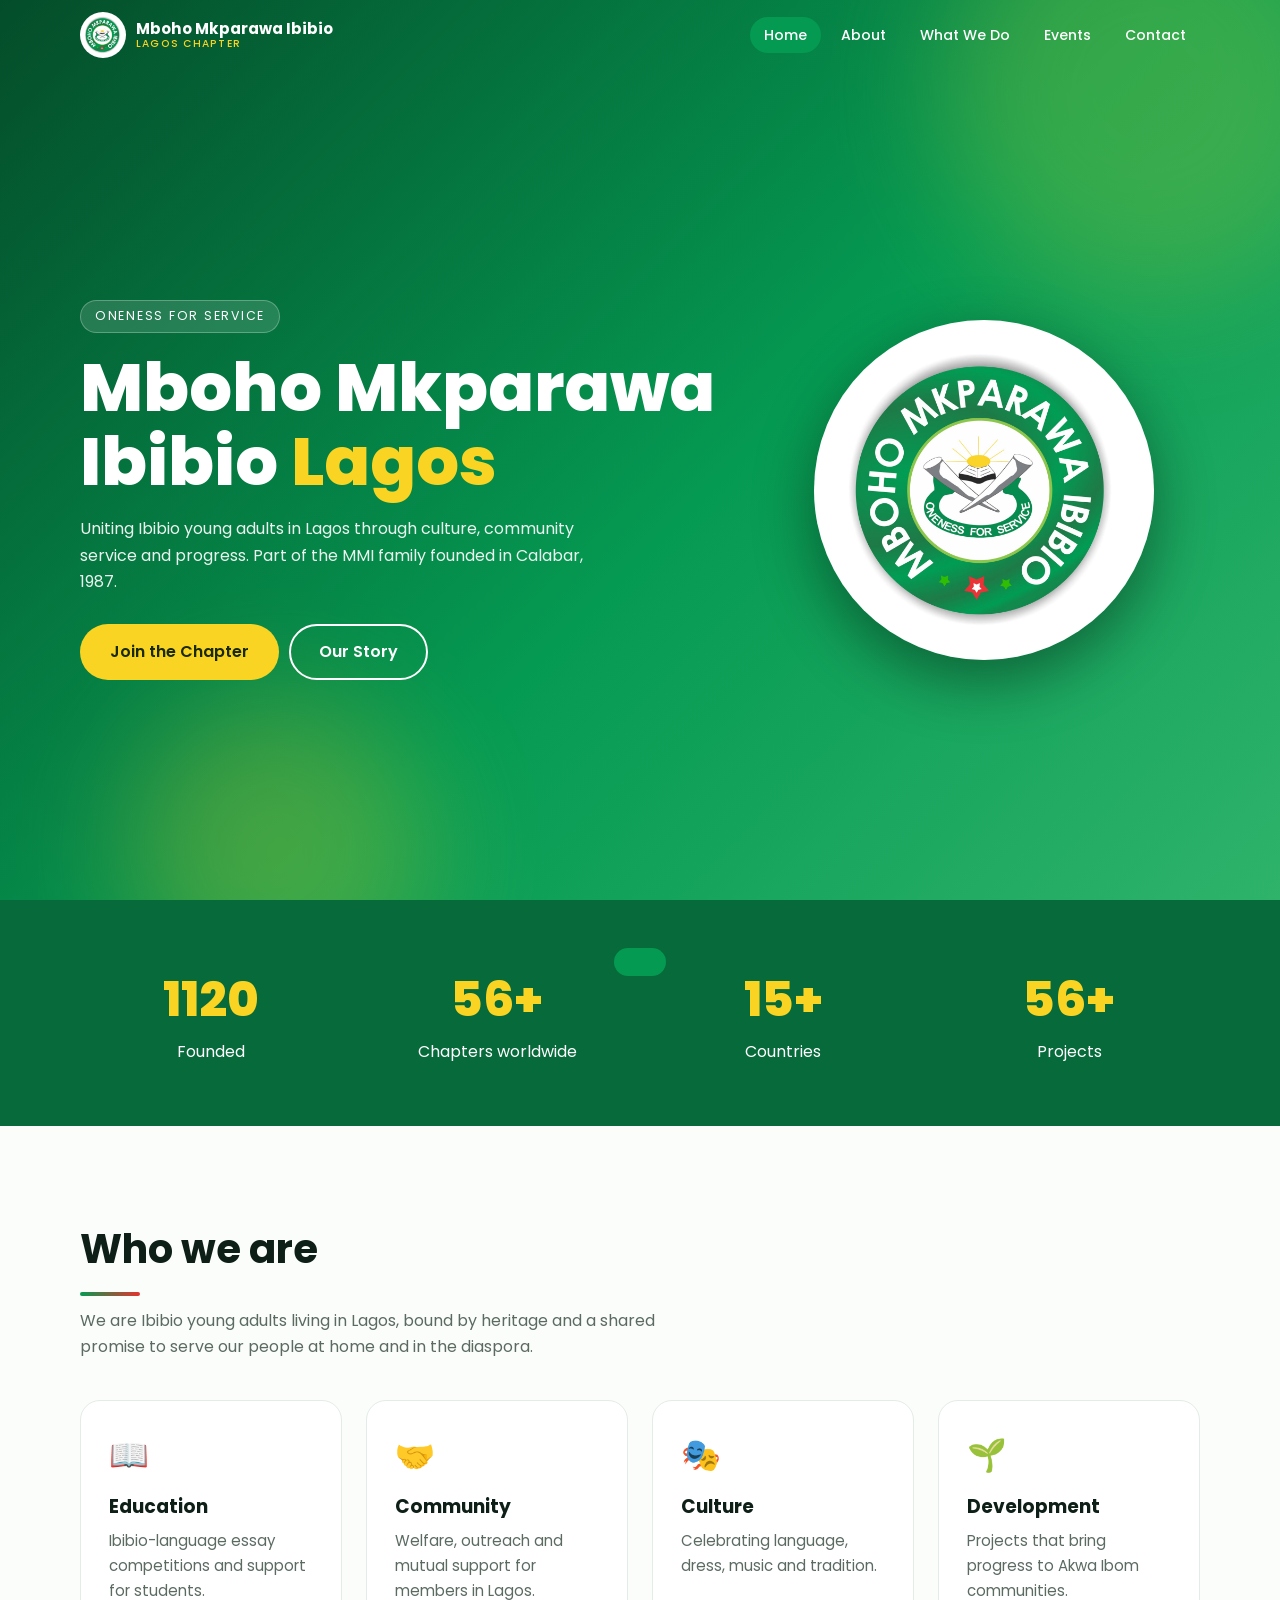
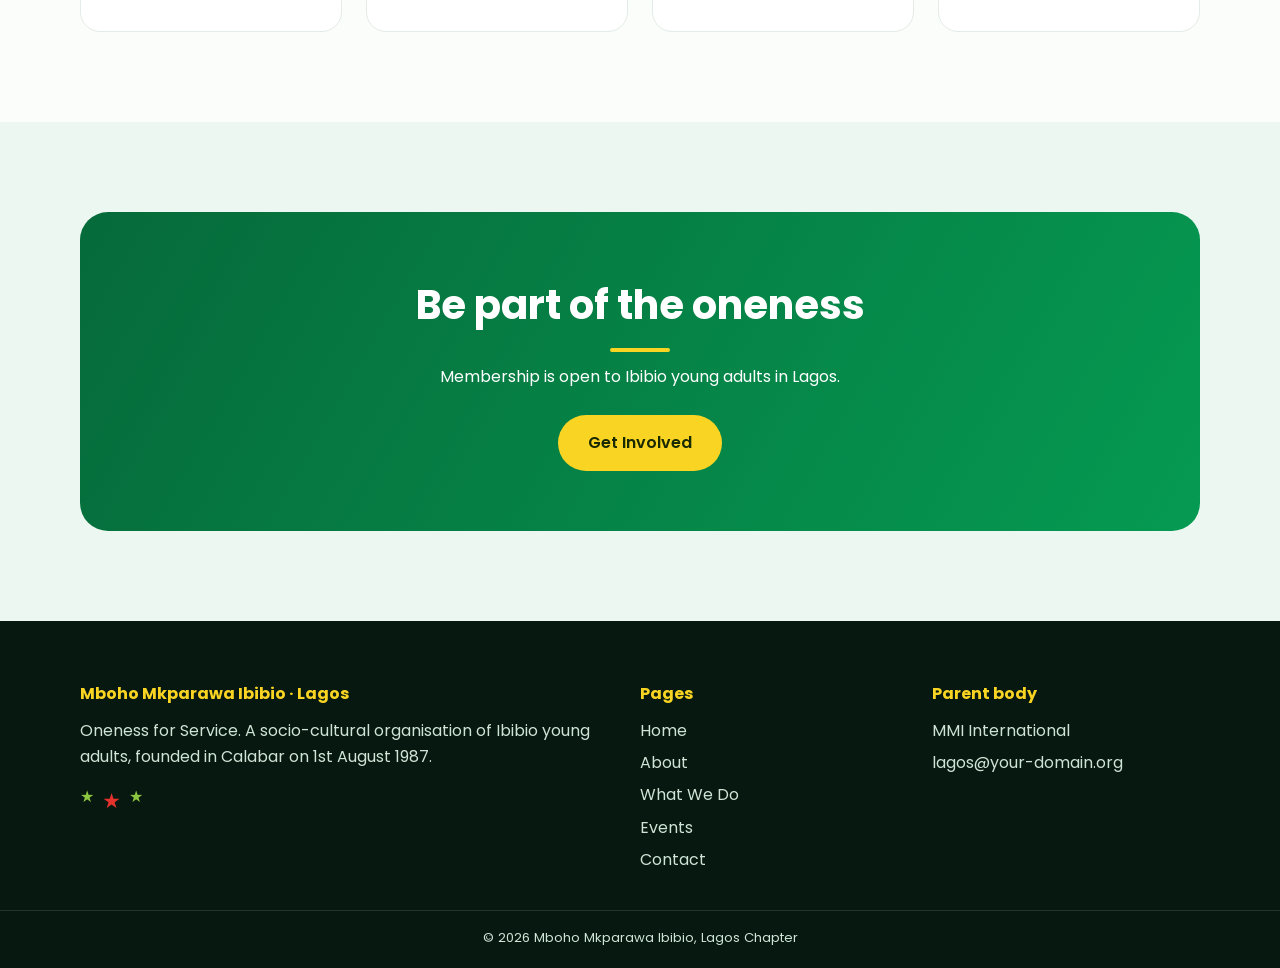
==== index.html @ 4ed57ccc "new" ====
<!DOCTYPE html>
<html lang="en">

<head>
    <meta charset="utf-8">
    <meta name="viewport" content="width=device-width,initial-scale=1">
    <title>Home | MMI Lagos Chapter</title>
    <meta name="description" content="Mboho Mkparawa Ibibio, Lagos Chapter. Oneness for Service.">
    <link rel="icon" href="assets/logo.jpg">
    <link rel="preconnect" href="https://fonts.googleapis.com">
    <link href="https://fonts.googleapis.com/css2?family=Poppins:wght@400;500;600;700;800&display=swap"
        rel="stylesheet">
    <link rel="stylesheet" href="css/style.css">
</head>

<body>
    <div class="hero">
        <div class="blob b1"></div>
        <div class="blob b2"></div>
        <div class="wrap">
            <div><span class="tag">ONENESS FOR SERVICE</span>
                <h1>Mboho Mkparawa Ibibio <em>Lagos</em></h1>
                <p>Uniting Ibibio young adults in Lagos through culture, community service and progress. Part of the MMI
                    family founded in Calabar, 1987.</p><a class="btn p" href="contact.html">Join the Chapter</a><a
                    class="btn o" href="about.html">Our Story</a>
            </div><img class="logo-big" src="assets/logo.jpg" alt="Mboho Mkparawa Ibibio logo">
        </div>
    </div>
    <div class="stats">
        <div class="wrap grid">
            <div>
                <div class="num" data-n="1987">0</div>Founded
            </div>
            <div>
                <div class="num" data-n="58" data-s="+">0</div>Chapters worldwide
            </div>
            <div>
                <div class="num" data-n="15" data-s="+">0</div>Countries
            </div>
            <div>
                <div class="num" data-n="99" data-s="+">0</div>Projects
            </div>
        </div>
    </div>
    <section>
        <div class="wrap">
            <h2 class="rv">Who we are</h2>
            <p class="lead rv">We are Ibibio young adults living in Lagos, bound by heritage and a shared promise to
                serve our people at home and in the diaspora.</p>
            <div class="grid">
                <div class="card rv">
                    <div class="ic">📖</div>
                    <h3>Education</h3>
                    <p>Ibibio-language essay competitions and support for students.</p>
                </div>
                <div class="card rv">
                    <div class="ic">🤝</div>
                    <h3>Community</h3>
                    <p>Welfare, outreach and mutual support for members in Lagos.</p>
                </div>
                <div class="card rv">
                    <div class="ic">🎭</div>
                    <h3>Culture</h3>
                    <p>Celebrating language, dress, music and tradition.</p>
                </div>
                <div class="card rv">
                    <div class="ic">🌱</div>
                    <h3>Development</h3>
                    <p>Projects that bring progress to Akwa Ibom communities.</p>
                </div>
            </div>
        </div>
    </section>
    <section class="alt">
        <div class="wrap">
            <div class="cta rv">
                <h2>Be part of the oneness</h2>
                <p style="margin-bottom:24px">Membership is open to Ibibio young adults in Lagos.</p><a class="btn p"
                    href="contact.html">Get Involved</a>
            </div>
        </div>
    </section>
    <script src="js/main.js"></script>
</body>

</html>
---- css/style.css ----
:root{--g:#059a52;--gd:#066a3a;--gl:#8dc63f;--r:#e5322d;--y:#f9d423;--ink:#0d1f17;--bg:#fbfdfb;--card:#fff;--mut:#5b6b62;--line:#e3ece6}
@media(prefers-color-scheme:dark){:root{--ink:#eaf4ee;--bg:#0b140f;--card:#121f17;--mut:#9bb0a3;--line:#1f3327}}
*{box-sizing:border-box;margin:0}html{scroll-behavior:smooth}
body{font-family:'Poppins',system-ui,sans-serif;background:var(--bg);color:var(--ink);line-height:1.65;opacity:0;transition:opacity .45s}
body.ready{opacity:1}body.leave{opacity:0;transform:translateY(-8px);transition:.3s}
a{color:inherit;text-decoration:none}img{max-width:100%}
.wrap{width:min(1120px,92%);margin:auto}
header{position:fixed;inset:0 0 auto;z-index:50;padding:12px 0;transition:.3s}
header.s{background:color-mix(in srgb,var(--bg) 88%,transparent);backdrop-filter:blur(12px);box-shadow:0 2px 20px #0002;padding:6px 0}
.nav{display:flex;align-items:center;justify-content:space-between}
.brand{display:flex;align-items:center;gap:10px;font-weight:700;font-size:.95rem;line-height:1.2}
.brand img{width:46px;height:46px;border-radius:50%;transition:.6s}.brand:hover img{transform:rotate(360deg)}
.brand small{display:block;font-weight:500;color:var(--y);letter-spacing:.12em;font-size:.65rem}
header.s .brand small{color:var(--g)}
nav ul{display:flex;gap:6px;list-style:none;padding:0}
nav a{padding:8px 14px;border-radius:99px;font-size:.88rem;font-weight:500;position:relative;transition:.25s}
nav a:hover,nav a.on{background:var(--g);color:#fff}
.hero-top header:not(.s) .brand,.hero-top header:not(.s) nav a{color:#fff}
.burger{display:none;background:none;border:0;width:40px;height:40px;cursor:pointer}
.burger span{display:block;height:3px;background:var(--g);margin:6px 8px;border-radius:2px;transition:.3s}
.hero-top header:not(.s) .burger span{background:#fff}
.hero{min-height:100vh;display:grid;align-items:center;color:#fff;position:relative;overflow:hidden;background:linear-gradient(135deg,#044d2a,var(--g) 55%,#2fb36b)}
.hero.sm{min-height:46vh;padding-top:90px}
.blob{position:absolute;border-radius:50%;filter:blur(60px);opacity:.35;animation:fl 12s ease-in-out infinite}
.b1{width:420px;height:420px;background:var(--gl);top:-120px;right:-80px}
.b2{width:300px;height:300px;background:var(--y);bottom:-100px;left:10%;animation-delay:-5s;opacity:.25}
@keyframes fl{50%{transform:translate(30px,40px) scale(1.15)}}
.hero .wrap{display:grid;grid-template-columns:1.2fr .8fr;gap:40px;align-items:center;position:relative;padding-top:80px}
.hero.sm .wrap{grid-template-columns:1fr;padding-top:20px}
.tag{display:inline-block;background:#ffffff22;border:1px solid #fff4;padding:5px 14px;border-radius:99px;font-size:.78rem;letter-spacing:.14em;margin-bottom:18px}
h1{font-size:clamp(2.2rem,5.5vw,4.2rem);line-height:1.1;font-weight:800}
h1 em{color:var(--y);font-style:normal}
.hero p{max-width:540px;margin:18px 0 28px;opacity:.92}
.logo-big{width:min(340px,80%);margin:auto;display:block;border-radius:50%;box-shadow:0 20px 60px #0006;animation:fl 8s ease-in-out infinite;transition:transform .15s}
.btn{display:inline-block;padding:13px 28px;border-radius:99px;border:2px solid transparent;transition:.25s;cursor:pointer;font:inherit;font-weight:600}
.btn.p{background:var(--y);color:#1a2a00}.btn.p:hover{transform:translateY(-3px);box-shadow:0 10px 24px #0004}
.btn.o{border-color:#fff;color:#fff;margin-left:10px}.btn.o:hover{background:#fff;color:var(--g)}
.btn.g{background:var(--g);color:#fff}.btn.g:hover{background:var(--gd);transform:translateY(-3px)}
section{padding:90px 0}.alt{background:color-mix(in srgb,var(--g) 6%,var(--bg))}
h2{font-size:clamp(1.7rem,3.5vw,2.5rem);font-weight:700;margin-bottom:12px}
h2:after{content:"";display:block;width:60px;height:4px;border-radius:4px;margin-top:10px;background:linear-gradient(90deg,var(--g),var(--r))}
.lead{color:var(--mut);max-width:640px;margin-bottom:40px}
.grid{display:grid;grid-template-columns:repeat(auto-fit,minmax(250px,1fr));gap:24px}
.card{background:var(--card);border:1px solid var(--line);border-radius:20px;padding:28px;transition:.3s;position:relative;overflow:hidden}
.card:hover{transform:translateY(-8px);box-shadow:0 18px 40px #059a5226;border-color:var(--g)}
.card:before{content:"";position:absolute;top:0;left:0;height:4px;width:0;background:var(--r);transition:.4s}.card:hover:before{width:100%}
.ic{font-size:2rem;margin-bottom:10px}.card h3{margin-bottom:6px}.card p{color:var(--mut);font-size:.94rem}
.stats{background:var(--gd);color:#fff;padding:60px 0}
.stats .grid{text-align:center}.num{font-size:3rem;font-weight:800;color:var(--y)}
.split{display:grid;grid-template-columns:1fr 1fr;gap:50px;align-items:center}
.quote{border-left:5px solid var(--r);padding:20px 24px;background:var(--card);border-radius:0 16px 16px 0;font-size:1.25rem;font-weight:600}
.tl{border-left:3px solid var(--gl);padding-left:26px;display:grid;gap:26px}
.tl div{position:relative}.tl div:before{content:"";position:absolute;left:-36px;top:6px;width:16px;height:16px;border-radius:50%;background:var(--r);border:3px solid var(--bg)}
.tl b{color:var(--g)}
.ev{display:flex;gap:20px;align-items:center}.date{min-width:74px;text-align:center;background:var(--g);color:#fff;border-radius:14px;padding:10px}.date b{display:block;font-size:1.6rem;line-height:1}
.ev.past .date{background:var(--mut)}
form{display:grid;gap:14px}
input,textarea,select{width:100%;padding:14px 16px;border-radius:12px;border:1px solid var(--line);background:var(--card);color:var(--ink);font:inherit;transition:.2s}
input:focus,textarea:focus,select:focus{outline:0;border-color:var(--g);box-shadow:0 0 0 4px #059a5222}
.cta{background:linear-gradient(120deg,var(--gd),var(--g));color:#fff;text-align:center;border-radius:28px;padding:60px 20px}
.cta h2:after{margin:10px auto 0;background:var(--y)}
footer{background:#06180f;color:#cfe3d6;padding:60px 0 20px}
footer .grid{grid-template-columns:2fr 1fr 1fr}footer h4{color:var(--y);margin-bottom:10px}footer li{list-style:none;margin:6px 0}footer ul{padding:0}footer a:hover{color:var(--y)}
.copy{border-top:1px solid #ffffff1f;margin-top:30px;padding-top:16px;font-size:.82rem;text-align:center}
.stars{display:flex;gap:8px;margin-top:14px;color:var(--gl)}.stars i{font-style:normal}.stars i:nth-child(2){color:var(--r);font-size:1.3em}
.rv{opacity:0;transform:translateY(34px);transition:opacity .8s,transform .8s}.rv.in{opacity:1;transform:none}
.toast{position:fixed;bottom:24px;left:50%;transform:translate(-50%,100px);background:var(--g);color:#fff;padding:14px 26px;border-radius:99px;transition:.4s;z-index:99}.toast.show{transform:translate(-50%,0)}
@media(max-width:820px){.hero .wrap,.split,footer .grid{grid-template-columns:1fr}.logo-big{width:200px;order:-1}
.burger{display:block}nav ul{position:fixed;inset:64px 4% auto;flex-direction:column;background:var(--card);padding:14px;border-radius:20px;box-shadow:0 20px 50px #0004;transform:translateY(-20px);opacity:0;pointer-events:none;transition:.3s}
nav.open ul{transform:none;opacity:1;pointer-events:auto}nav a,.hero-top header:not(.s) nav a{color:var(--ink);display:block}}
@media(prefers-reduced-motion:reduce){*{animation:none!important;transition:none!important}.rv{opacity:1;transform:none}}
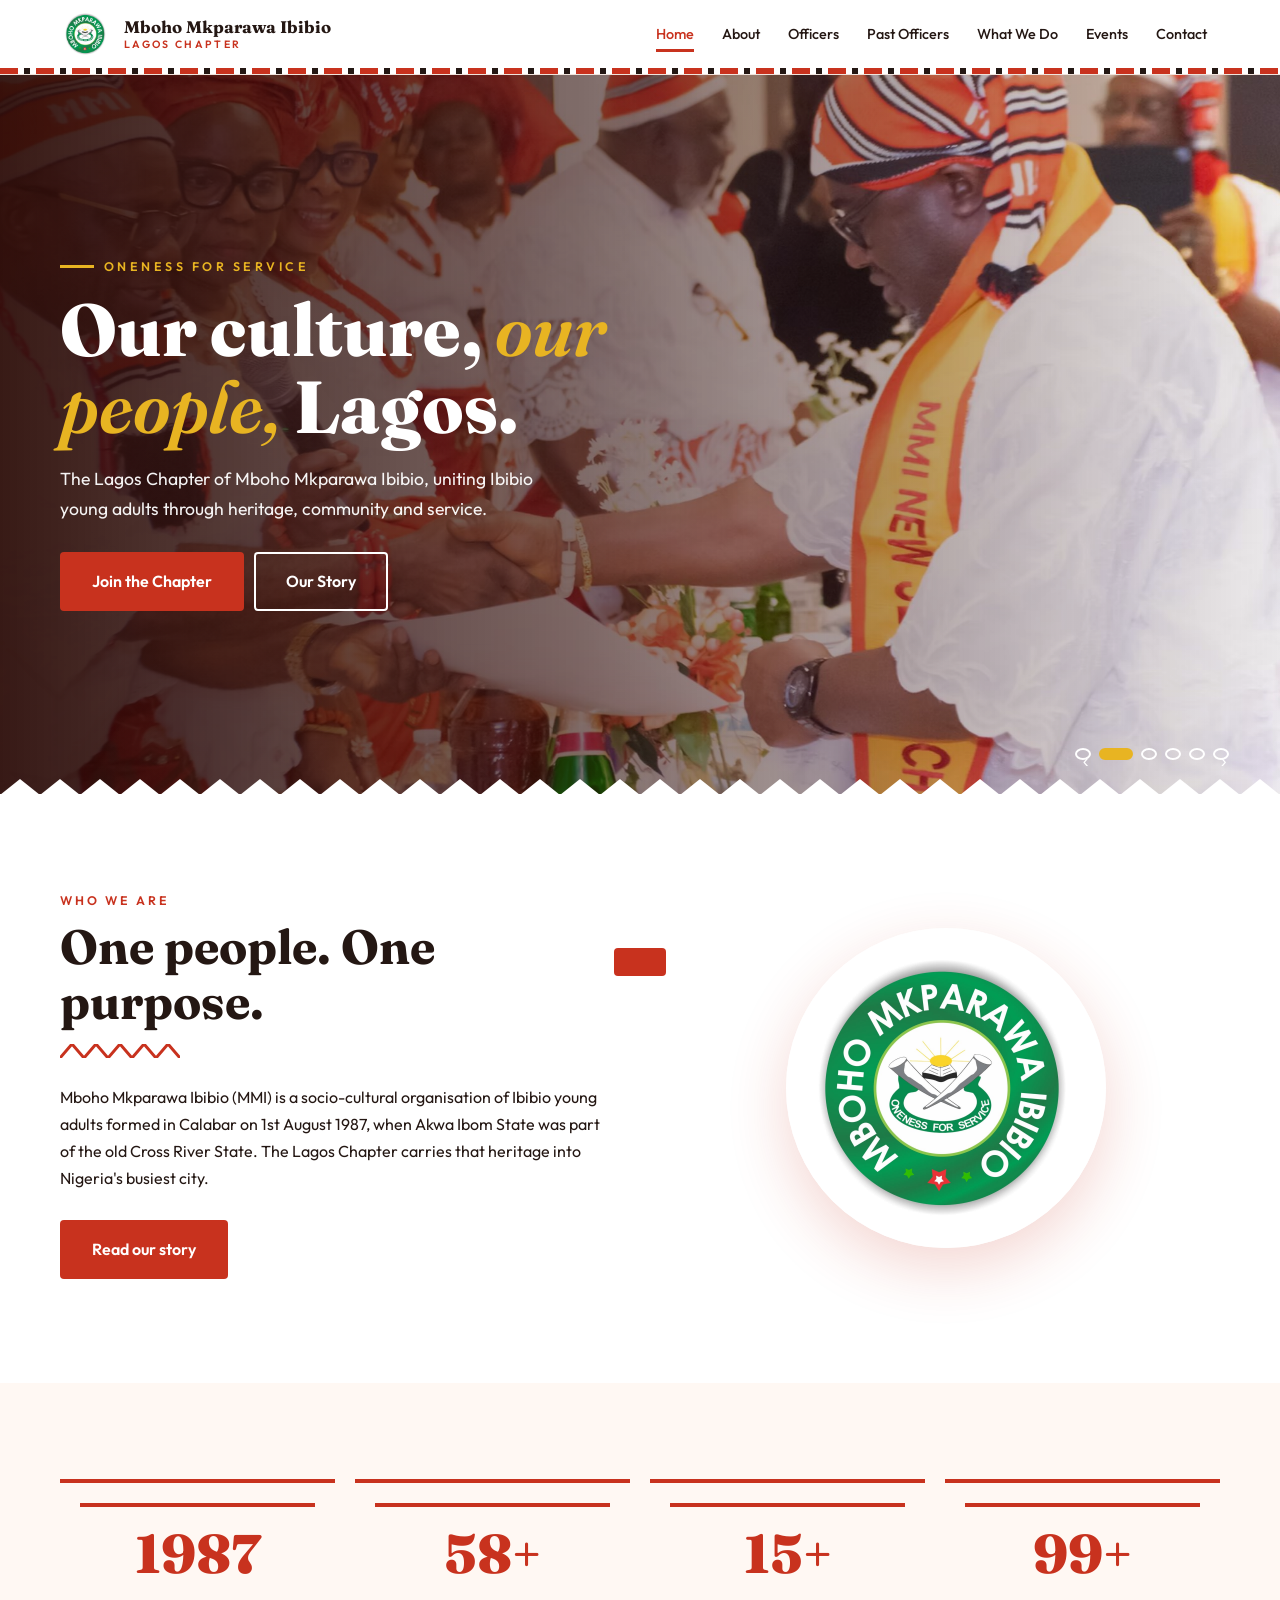
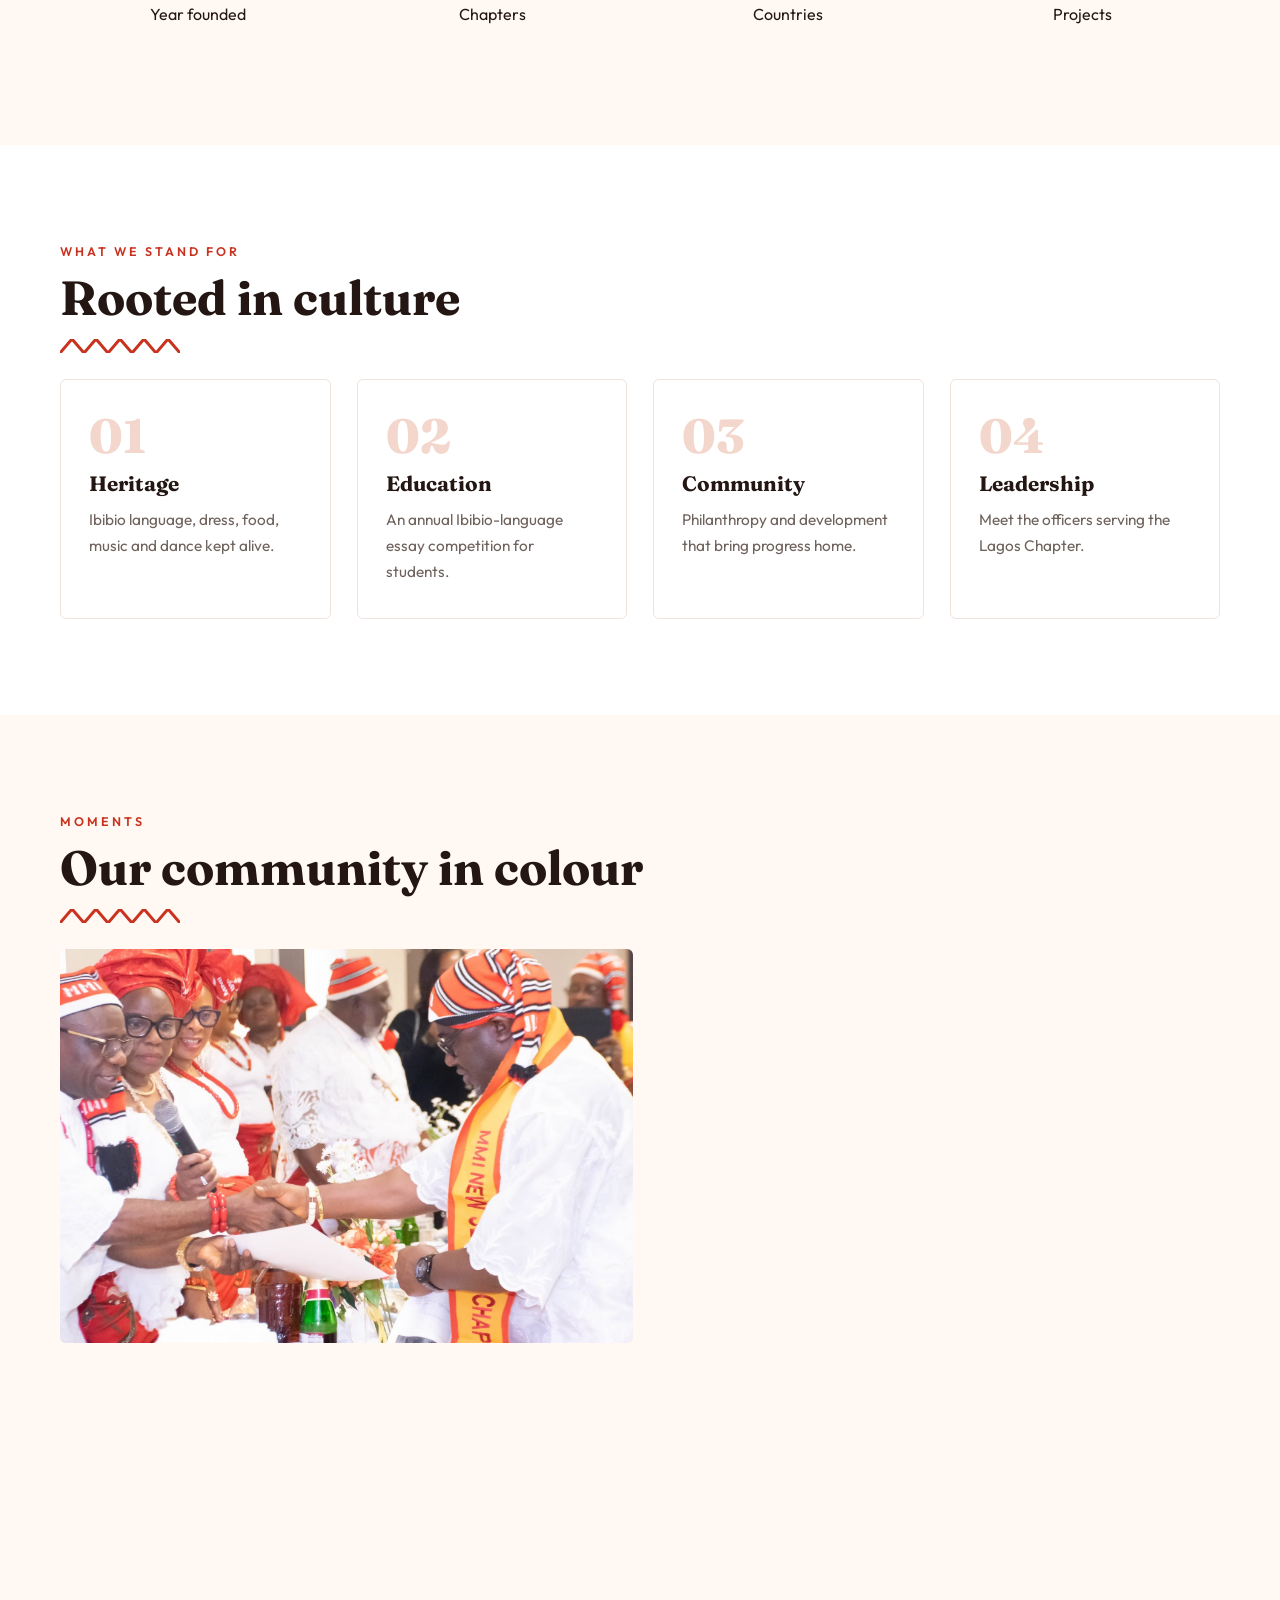
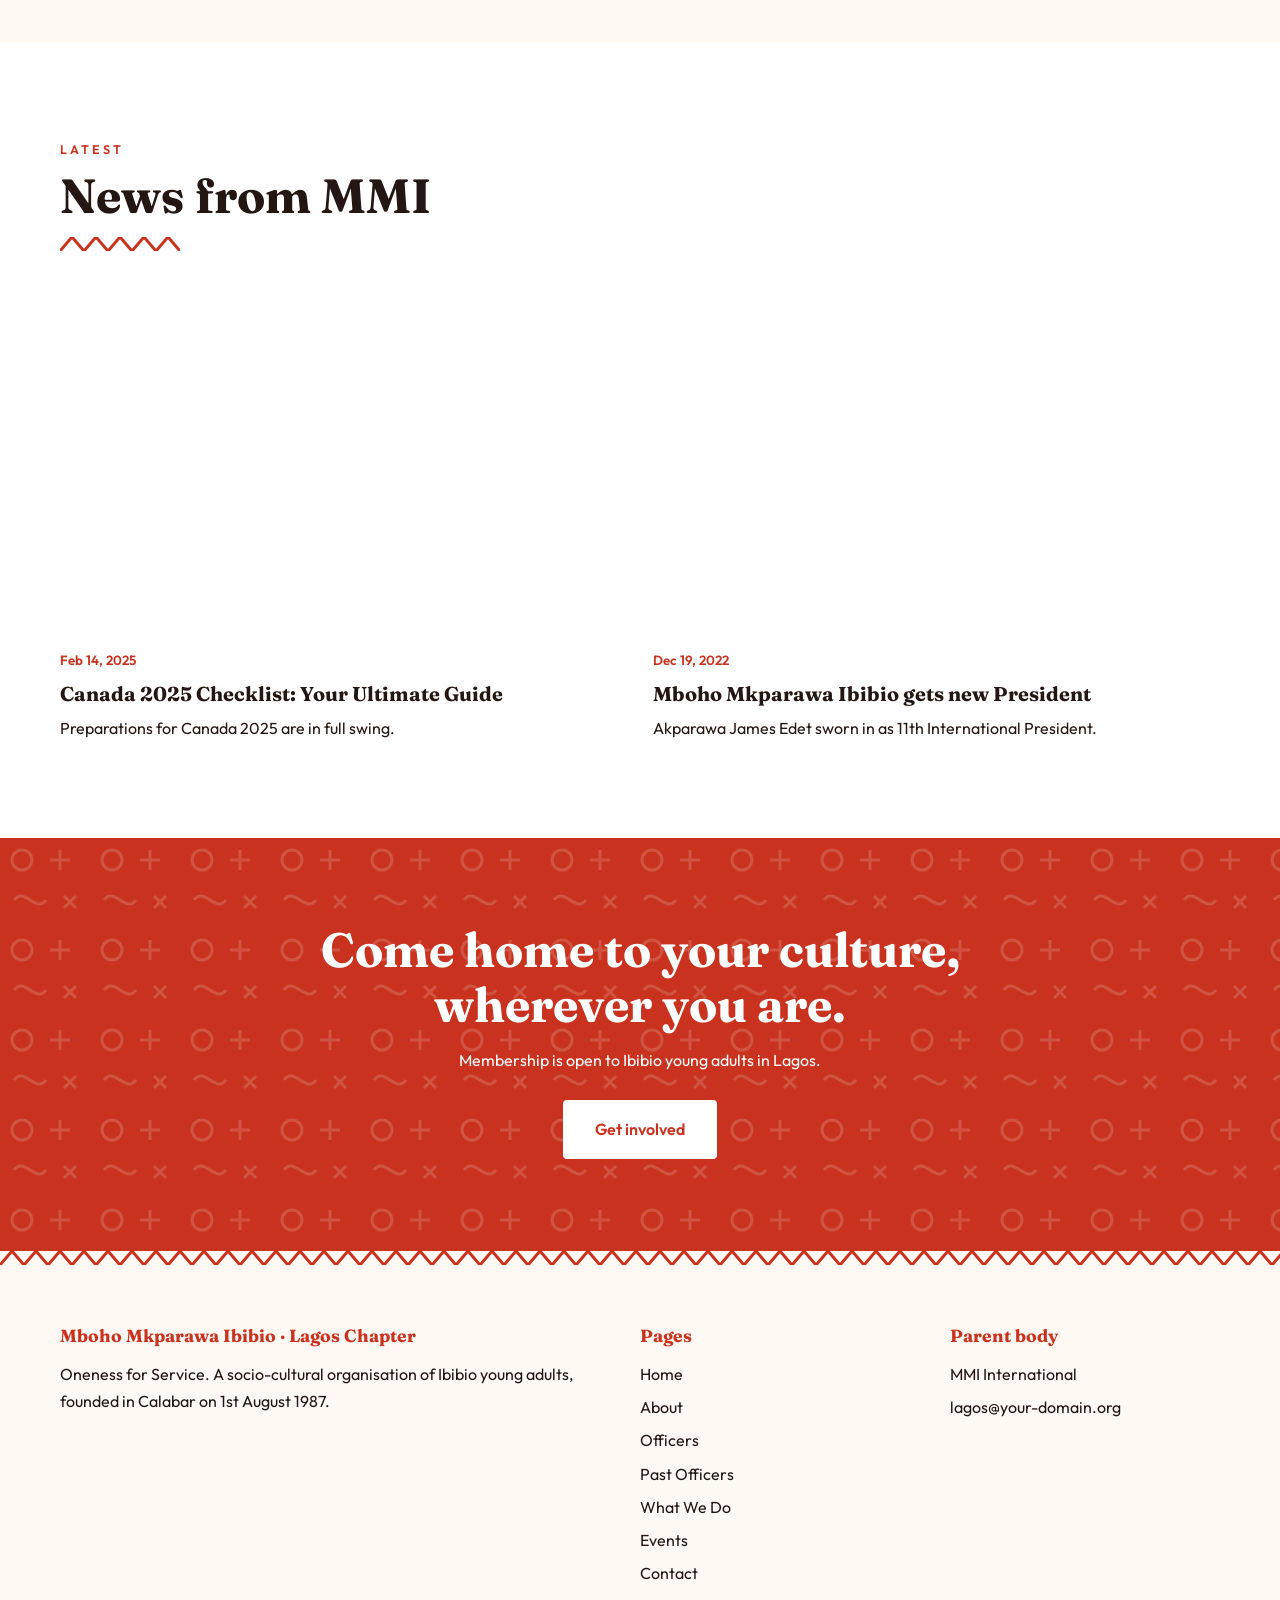
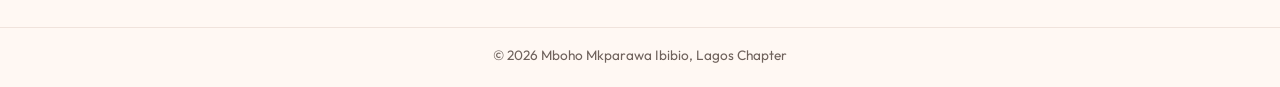
==== commit ef2aa891: "updates" ====
--- a/index.html
+++ b/index.html
@@ -1,86 +1,9 @@
-<!DOCTYPE html>
-<html lang="en">
-
-<head>
-    <meta charset="utf-8">
-    <meta name="viewport" content="width=device-width,initial-scale=1">
-    <title>Home | MMI Lagos Chapter</title>
-    <meta name="description" content="Mboho Mkparawa Ibibio, Lagos Chapter. Oneness for Service.">
-    <link rel="icon" href="assets/logo.jpg">
-    <link rel="preconnect" href="https://fonts.googleapis.com">
-    <link href="https://fonts.googleapis.com/css2?family=Poppins:wght@400;500;600;700;800&display=swap"
-        rel="stylesheet">
-    <link rel="stylesheet" href="css/style.css">
-</head>
-
-<body>
-    <div class="hero">
-        <div class="blob b1"></div>
-        <div class="blob b2"></div>
-        <div class="wrap">
-            <div><span class="tag">ONENESS FOR SERVICE</span>
-                <h1>Mboho Mkparawa Ibibio <em>Lagos</em></h1>
-                <p>Uniting Ibibio young adults in Lagos through culture, community service and progress. Part of the MMI
-                    family founded in Calabar, 1987.</p><a class="btn p" href="contact.html">Join the Chapter</a><a
-                    class="btn o" href="about.html">Our Story</a>
-            </div><img class="logo-big" src="assets/logo.jpg" alt="Mboho Mkparawa Ibibio logo">
-        </div>
-    </div>
-    <div class="stats">
-        <div class="wrap grid">
-            <div>
-                <div class="num" data-n="1987">0</div>Founded
-            </div>
-            <div>
-                <div class="num" data-n="58" data-s="+">0</div>Chapters worldwide
-            </div>
-            <div>
-                <div class="num" data-n="15" data-s="+">0</div>Countries
-            </div>
-            <div>
-                <div class="num" data-n="99" data-s="+">0</div>Projects
-            </div>
-        </div>
-    </div>
-    <section>
-        <div class="wrap">
-            <h2 class="rv">Who we are</h2>
-            <p class="lead rv">We are Ibibio young adults living in Lagos, bound by heritage and a shared promise to
-                serve our people at home and in the diaspora.</p>
-            <div class="grid">
-                <div class="card rv">
-                    <div class="ic">📖</div>
-                    <h3>Education</h3>
-                    <p>Ibibio-language essay competitions and support for students.</p>
-                </div>
-                <div class="card rv">
-                    <div class="ic">🤝</div>
-                    <h3>Community</h3>
-                    <p>Welfare, outreach and mutual support for members in Lagos.</p>
-                </div>
-                <div class="card rv">
-                    <div class="ic">🎭</div>
-                    <h3>Culture</h3>
-                    <p>Celebrating language, dress, music and tradition.</p>
-                </div>
-                <div class="card rv">
-                    <div class="ic">🌱</div>
-                    <h3>Development</h3>
-                    <p>Projects that bring progress to Akwa Ibom communities.</p>
-                </div>
-            </div>
-        </div>
-    </section>
-    <section class="alt">
-        <div class="wrap">
-            <div class="cta rv">
-                <h2>Be part of the oneness</h2>
-                <p style="margin-bottom:24px">Membership is open to Ibibio young adults in Lagos.</p><a class="btn p"
-                    href="contact.html">Get Involved</a>
-            </div>
-        </div>
-    </section>
-    <script src="js/main.js"></script>
-</body>
-
-</html>+<!DOCTYPE html><html lang="en"><head><meta charset="utf-8"><meta name="viewport" content="width=device-width,initial-scale=1"><title>Home | MMI Lagos Chapter</title><meta name="description" content="Mboho Mkparawa Ibibio, Lagos Chapter. Oneness for Service."><link rel="icon" href="assets/logo.jpg"><link href="https://fonts.googleapis.com/css2?family=Fraunces:ital,wght@0,600;0,700;0,800;1,600&family=Outfit:wght@400;500;600&display=swap" rel="stylesheet"><link rel="stylesheet" href="css/style.css"></head><body data-root="">
+<div class="hero" data-s="0,1,4,3"><div class="wrap"><span class="tag">ONENESS FOR SERVICE</span><h1>Our culture, <em>our people,</em> Lagos.</h1><p>The Lagos Chapter of Mboho Mkparawa Ibibio, uniting Ibibio young adults through heritage, community and service.</p><a class="btn p" href="contact/">Join the Chapter</a><a class="btn o" href="about/">Our Story</a></div></div>
+<section><div class="wrap split"><div class="rv"><span class="k">Who we are</span><h2>One people. One purpose.</h2><div class="zz"></div><p>Mboho Mkparawa Ibibio (MMI) is a socio-cultural organisation of Ibibio young adults formed in Calabar on 1st August 1987, when Akwa Ibom State was part of the old Cross River State. The Lagos Chapter carries that heritage into Nigeria's busiest city.</p><br><a class="btn p" href="about/">Read our story</a></div><div class="rv" style="text-align:center"><img class="emb" src="assets/logo.jpg" alt="MMI emblem"></div></div></section>
+<section class="cr"><div class="wrap stats"><div class="rv"><div class="num" data-n="1987">0</div>Year founded</div><div class="rv"><div class="num" data-n="58" data-s="+">0</div>Chapters</div><div class="rv"><div class="num" data-n="15" data-s="+">0</div>Countries</div><div class="rv"><div class="num" data-n="99" data-s="+">0</div>Projects</div></div></section>
+<section><div class="wrap"><span class="k rv">What we stand for</span><h2 class="rv">Rooted in culture</h2><div class="zz"></div><div class="grid"><a class="card rv" href="what-we-do/"><div class="n">01</div><h3>Heritage</h3><p>Ibibio language, dress, food, music and dance kept alive.</p></a><a class="card rv" href="what-we-do/"><div class="n">02</div><h3>Education</h3><p>An annual Ibibio-language essay competition for students.</p></a><a class="card rv" href="what-we-do/"><div class="n">03</div><h3>Community</h3><p>Philanthropy and development that bring progress home.</p></a><a class="card rv" href="officers/"><div class="n">04</div><h3>Leadership</h3><p>Meet the officers serving the Lagos Chapter.</p></a></div></div></section>
+<section class="cr"><div class="wrap"><span class="k rv">Moments</span><h2 class="rv">Our community in colour</h2><div class="zz"></div><div class="gal"><div class="rv"><img data-i="0" alt="MMI members in traditional attire"></div><div class="rv"><img data-i="2" alt="MMI event"></div><div class="rv"><img data-i="3" alt="MMI gathering"></div><div class="rv"><img data-i="4" alt="MMI members"></div><div class="rv"><img data-i="1" alt="MMI induction"></div><div class="rv"><img data-i="5" alt="MMI news"></div></div></div></section>
+<section><div class="wrap"><span class="k rv">Latest</span><h2 class="rv">News from MMI</h2><div class="zz"></div><div class="grid"><a class="news rv" href="https://www.mmiinternational.org/post/canada-2025-checklist-your-ultimate-guide" target="_blank" rel="noopener"><img data-i="5" alt=""><small>Feb 14, 2025</small><h3>Canada 2025 Checklist: Your Ultimate Guide</h3><p>Preparations for Canada 2025 are in full swing.</p></a><a class="news rv" href="https://www.mmiinternational.org/post/environmental-challenges-over-the-next-decade" target="_blank" rel="noopener"><img data-i="6" alt=""><small>Dec 19, 2022</small><h3>Mboho Mkparawa Ibibio gets new President</h3><p>Akparawa James Edet sworn in as 11th International President.</p></a></div></div></section>
+<div class="cta"><div class="wrap rv"><h2>Come home to your culture, wherever you are.</h2><p style="margin-bottom:26px">Membership is open to Ibibio young adults in Lagos.</p><a class="btn" href="contact/">Get involved</a></div></div>
+<script src="js/data.js"></script><script src="js/main.js"></script></body></html>
--- a/css/style.css
+++ b/css/style.css
@@ -1,71 +1,76 @@
-:root{--g:#059a52;--gd:#066a3a;--gl:#8dc63f;--r:#e5322d;--y:#f9d423;--ink:#0d1f17;--bg:#fbfdfb;--card:#fff;--mut:#5b6b62;--line:#e3ece6}
-@media(prefers-color-scheme:dark){:root{--ink:#eaf4ee;--bg:#0b140f;--card:#121f17;--mut:#9bb0a3;--line:#1f3327}}
+:root{--red:#c8321e;--coral:#ff6b4a;--gr:#059a52;--gold:#e8b422;--ink:#241713;--mut:#6f625c;--cream:#fff8f3;--line:#f0e3dc;--zig:url("data:image/svg+xml,%3Csvg xmlns='http://www.w3.org/2000/svg' width='48' height='14'%3E%3Cpath d='M0 14L12 0l12 14L36 0l12 14' fill='none' stroke='%23c8321e' stroke-width='3'/%3E%3C/svg%3E");--nsi:url("data:image/svg+xml,%3Csvg xmlns='http://www.w3.org/2000/svg' width='90' height='90' fill='none' stroke='%23fff' stroke-opacity='.16' stroke-width='3'%3E%3Ccircle cx='22' cy='22' r='10'/%3E%3Cpath d='M60 12v20M50 22h20M14 62c10-14 22 14 32 0M64 58l12 12M76 58L64 70'/%3E%3C/svg%3E")}
 *{box-sizing:border-box;margin:0}html{scroll-behavior:smooth}
-body{font-family:'Poppins',system-ui,sans-serif;background:var(--bg);color:var(--ink);line-height:1.65;opacity:0;transition:opacity .45s}
-body.ready{opacity:1}body.leave{opacity:0;transform:translateY(-8px);transition:.3s}
-a{color:inherit;text-decoration:none}img{max-width:100%}
-.wrap{width:min(1120px,92%);margin:auto}
-header{position:fixed;inset:0 0 auto;z-index:50;padding:12px 0;transition:.3s}
-header.s{background:color-mix(in srgb,var(--bg) 88%,transparent);backdrop-filter:blur(12px);box-shadow:0 2px 20px #0002;padding:6px 0}
-.nav{display:flex;align-items:center;justify-content:space-between}
-.brand{display:flex;align-items:center;gap:10px;font-weight:700;font-size:.95rem;line-height:1.2}
-.brand img{width:46px;height:46px;border-radius:50%;transition:.6s}.brand:hover img{transform:rotate(360deg)}
-.brand small{display:block;font-weight:500;color:var(--y);letter-spacing:.12em;font-size:.65rem}
-header.s .brand small{color:var(--g)}
-nav ul{display:flex;gap:6px;list-style:none;padding:0}
-nav a{padding:8px 14px;border-radius:99px;font-size:.88rem;font-weight:500;position:relative;transition:.25s}
-nav a:hover,nav a.on{background:var(--g);color:#fff}
-.hero-top header:not(.s) .brand,.hero-top header:not(.s) nav a{color:#fff}
-.burger{display:none;background:none;border:0;width:40px;height:40px;cursor:pointer}
-.burger span{display:block;height:3px;background:var(--g);margin:6px 8px;border-radius:2px;transition:.3s}
-.hero-top header:not(.s) .burger span{background:#fff}
-.hero{min-height:100vh;display:grid;align-items:center;color:#fff;position:relative;overflow:hidden;background:linear-gradient(135deg,#044d2a,var(--g) 55%,#2fb36b)}
-.hero.sm{min-height:46vh;padding-top:90px}
-.blob{position:absolute;border-radius:50%;filter:blur(60px);opacity:.35;animation:fl 12s ease-in-out infinite}
-.b1{width:420px;height:420px;background:var(--gl);top:-120px;right:-80px}
-.b2{width:300px;height:300px;background:var(--y);bottom:-100px;left:10%;animation-delay:-5s;opacity:.25}
-@keyframes fl{50%{transform:translate(30px,40px) scale(1.15)}}
-.hero .wrap{display:grid;grid-template-columns:1.2fr .8fr;gap:40px;align-items:center;position:relative;padding-top:80px}
-.hero.sm .wrap{grid-template-columns:1fr;padding-top:20px}
-.tag{display:inline-block;background:#ffffff22;border:1px solid #fff4;padding:5px 14px;border-radius:99px;font-size:.78rem;letter-spacing:.14em;margin-bottom:18px}
-h1{font-size:clamp(2.2rem,5.5vw,4.2rem);line-height:1.1;font-weight:800}
-h1 em{color:var(--y);font-style:normal}
-.hero p{max-width:540px;margin:18px 0 28px;opacity:.92}
-.logo-big{width:min(340px,80%);margin:auto;display:block;border-radius:50%;box-shadow:0 20px 60px #0006;animation:fl 8s ease-in-out infinite;transition:transform .15s}
-.btn{display:inline-block;padding:13px 28px;border-radius:99px;border:2px solid transparent;transition:.25s;cursor:pointer;font:inherit;font-weight:600}
-.btn.p{background:var(--y);color:#1a2a00}.btn.p:hover{transform:translateY(-3px);box-shadow:0 10px 24px #0004}
-.btn.o{border-color:#fff;color:#fff;margin-left:10px}.btn.o:hover{background:#fff;color:var(--g)}
-.btn.g{background:var(--g);color:#fff}.btn.g:hover{background:var(--gd);transform:translateY(-3px)}
-section{padding:90px 0}.alt{background:color-mix(in srgb,var(--g) 6%,var(--bg))}
-h2{font-size:clamp(1.7rem,3.5vw,2.5rem);font-weight:700;margin-bottom:12px}
-h2:after{content:"";display:block;width:60px;height:4px;border-radius:4px;margin-top:10px;background:linear-gradient(90deg,var(--g),var(--r))}
-.lead{color:var(--mut);max-width:640px;margin-bottom:40px}
-.grid{display:grid;grid-template-columns:repeat(auto-fit,minmax(250px,1fr));gap:24px}
-.card{background:var(--card);border:1px solid var(--line);border-radius:20px;padding:28px;transition:.3s;position:relative;overflow:hidden}
-.card:hover{transform:translateY(-8px);box-shadow:0 18px 40px #059a5226;border-color:var(--g)}
-.card:before{content:"";position:absolute;top:0;left:0;height:4px;width:0;background:var(--r);transition:.4s}.card:hover:before{width:100%}
-.ic{font-size:2rem;margin-bottom:10px}.card h3{margin-bottom:6px}.card p{color:var(--mut);font-size:.94rem}
-.stats{background:var(--gd);color:#fff;padding:60px 0}
-.stats .grid{text-align:center}.num{font-size:3rem;font-weight:800;color:var(--y)}
-.split{display:grid;grid-template-columns:1fr 1fr;gap:50px;align-items:center}
-.quote{border-left:5px solid var(--r);padding:20px 24px;background:var(--card);border-radius:0 16px 16px 0;font-size:1.25rem;font-weight:600}
-.tl{border-left:3px solid var(--gl);padding-left:26px;display:grid;gap:26px}
-.tl div{position:relative}.tl div:before{content:"";position:absolute;left:-36px;top:6px;width:16px;height:16px;border-radius:50%;background:var(--r);border:3px solid var(--bg)}
-.tl b{color:var(--g)}
-.ev{display:flex;gap:20px;align-items:center}.date{min-width:74px;text-align:center;background:var(--g);color:#fff;border-radius:14px;padding:10px}.date b{display:block;font-size:1.6rem;line-height:1}
-.ev.past .date{background:var(--mut)}
-form{display:grid;gap:14px}
-input,textarea,select{width:100%;padding:14px 16px;border-radius:12px;border:1px solid var(--line);background:var(--card);color:var(--ink);font:inherit;transition:.2s}
-input:focus,textarea:focus,select:focus{outline:0;border-color:var(--g);box-shadow:0 0 0 4px #059a5222}
-.cta{background:linear-gradient(120deg,var(--gd),var(--g));color:#fff;text-align:center;border-radius:28px;padding:60px 20px}
-.cta h2:after{margin:10px auto 0;background:var(--y)}
-footer{background:#06180f;color:#cfe3d6;padding:60px 0 20px}
-footer .grid{grid-template-columns:2fr 1fr 1fr}footer h4{color:var(--y);margin-bottom:10px}footer li{list-style:none;margin:6px 0}footer ul{padding:0}footer a:hover{color:var(--y)}
-.copy{border-top:1px solid #ffffff1f;margin-top:30px;padding-top:16px;font-size:.82rem;text-align:center}
-.stars{display:flex;gap:8px;margin-top:14px;color:var(--gl)}.stars i{font-style:normal}.stars i:nth-child(2){color:var(--r);font-size:1.3em}
-.rv{opacity:0;transform:translateY(34px);transition:opacity .8s,transform .8s}.rv.in{opacity:1;transform:none}
-.toast{position:fixed;bottom:24px;left:50%;transform:translate(-50%,100px);background:var(--g);color:#fff;padding:14px 26px;border-radius:99px;transition:.4s;z-index:99}.toast.show{transform:translate(-50%,0)}
-@media(max-width:820px){.hero .wrap,.split,footer .grid{grid-template-columns:1fr}.logo-big{width:200px;order:-1}
-.burger{display:block}nav ul{position:fixed;inset:64px 4% auto;flex-direction:column;background:var(--card);padding:14px;border-radius:20px;box-shadow:0 20px 50px #0004;transform:translateY(-20px);opacity:0;pointer-events:none;transition:.3s}
-nav.open ul{transform:none;opacity:1;pointer-events:auto}nav a,.hero-top header:not(.s) nav a{color:var(--ink);display:block}}
-@media(prefers-reduced-motion:reduce){*{animation:none!important;transition:none!important}.rv{opacity:1;transform:none}}
+body{font-family:'Outfit',system-ui,sans-serif;background:#fff;color:var(--ink);line-height:1.7;opacity:0;transition:opacity .5s}
+body.ready{opacity:1}body.leave{opacity:0;transition:.3s}
+a{color:inherit;text-decoration:none}img{max-width:100%;display:block}
+h1,h2,h3,.num{font-family:'Fraunces',Georgia,serif}
+.wrap{width:min(1160px,92%);margin:auto}
+header{position:sticky;top:0;z-index:60;background:#fffffff2;backdrop-filter:blur(10px);border-bottom:4px solid transparent;border-image:var(--zig) 0 0 4 0 round}
+header{border-bottom:0;box-shadow:0 1px 0 var(--line)}header:after{content:"";display:block;height:6px;background:repeating-linear-gradient(90deg,var(--red) 0 18px,#fff 18px 24px,var(--ink) 24px 30px,#fff 30px 36px)}
+.nav{display:flex;align-items:center;justify-content:space-between;padding:8px 0}
+.brand{display:flex;align-items:center;gap:12px;font-family:'Fraunces',serif;font-weight:700;font-size:1.05rem;line-height:1.15}
+.brand img{width:52px;height:52px;border-radius:50%;transition:transform .7s}.brand:hover img{transform:rotate(360deg)}
+.brand small{display:block;font-family:'Outfit';font-size:.66rem;letter-spacing:.22em;color:var(--red);font-weight:600}
+nav ul{display:flex;gap:2px;list-style:none;padding:0}
+nav a{display:block;padding:8px 13px;font-size:.9rem;font-weight:500;position:relative}
+nav a:after{content:"";position:absolute;left:13px;right:13px;bottom:2px;height:3px;background:var(--red);transform:scaleX(0);transform-origin:left;transition:.35s}
+nav a:hover:after,nav a.on:after{transform:scaleX(1)}nav a.on{color:var(--red)}
+.burger{display:none;background:none;border:0;width:42px;height:42px;cursor:pointer}.burger span{display:block;height:3px;background:var(--red);margin:6px 8px;border-radius:2px}
+.hero{position:relative;height:min(86vh,720px);overflow:hidden;color:#fff;display:grid;align-items:center;background:#3a1008}
+.hero.sm{height:380px}
+.sl{position:absolute;inset:0;overflow:hidden;transform:translateX(100%)}
+.sl.cur{transform:none}.sl.prev{transform:translateX(-100%)}.sl.mv{transition:transform 1.1s cubic-bezier(.7,0,.2,1)}
+.sl i{position:absolute;inset:0;background:center/cover no-repeat;transform:scale(1.02)}.sl.cur i{animation:kb 9s ease-out forwards}
+@keyframes kb{to{transform:scale(1.14)}}
+.hero:before{content:"";position:absolute;inset:0;z-index:2;background:linear-gradient(90deg,#2a0a05ee,#2a0a0599 45%,#2a0a0510)}
+.hero:after{content:"";position:absolute;left:0;right:0;bottom:-1px;height:16px;z-index:3;background:url("data:image/svg+xml,%3Csvg xmlns='http://www.w3.org/2000/svg' width='40' height='16'%3E%3Cpath d='M0 16L20 0l20 16z' fill='%23fff'/%3E%3C/svg%3E") repeat-x}
+.hero .wrap{position:relative;z-index:4}
+.tag{display:inline-flex;align-items:center;gap:10px;font-size:.78rem;letter-spacing:.28em;font-weight:600;color:var(--gold);margin-bottom:14px}.tag:before{content:"";width:34px;height:3px;background:var(--gold)}
+h1{font-size:clamp(2.4rem,6vw,4.6rem);line-height:1.05;font-weight:800;max-width:760px}h1 em{font-style:italic;color:var(--gold);font-weight:600}
+.hero p{max-width:520px;margin:18px 0 28px;font-size:1.1rem;opacity:.95}
+.dots{position:absolute;z-index:5;bottom:34px;right:4%;display:flex;gap:8px;align-items:center}
+.dots button{width:12px;height:12px;border-radius:50%;border:2px solid #fff;background:none;cursor:pointer;transition:.3s}.dots button.on{width:34px;border-radius:8px;background:var(--gold);border-color:var(--gold)}
+.arr{background:#ffffff26;border:0;color:#fff;width:42px;height:42px;border-radius:50%;cursor:pointer;font-size:1.1rem;transition:.25s}.arr:hover{background:var(--red)}
+.btn{display:inline-block;padding:14px 30px;border-radius:4px;font-weight:600;border:2px solid transparent;cursor:pointer;font:inherit;font-weight:600;transition:.3s;position:relative;overflow:hidden}
+.btn.p{background:var(--red);color:#fff}.btn.p:hover{background:#a82614;transform:translateY(-3px);box-shadow:0 12px 26px #c8321e55}
+.btn.o{border-color:#fff;color:#fff;margin-left:10px}.btn.o:hover{background:#fff;color:var(--red)}
+section{padding:96px 0}.cr{background:var(--cream)}
+.k{color:var(--red);font-weight:600;letter-spacing:.24em;font-size:.78rem;text-transform:uppercase;display:block;margin-bottom:8px}
+h2{font-size:clamp(1.9rem,4vw,3rem);line-height:1.15;font-weight:700;margin-bottom:14px}
+.zz{height:14px;background:var(--zig) repeat-x;width:120px;margin:0 0 26px}
+.lead{color:var(--mut);max-width:620px;margin-bottom:38px;font-size:1.05rem}
+.split{display:grid;grid-template-columns:1fr 1fr;gap:64px;align-items:center}
+.frame{position:relative}.frame img{border-radius:6px;width:100%;aspect-ratio:4/3;object-fit:cover;position:relative;z-index:1;background:var(--cream)}
+.frame:before{content:"";position:absolute;inset:18px -18px -18px 18px;border:3px solid var(--red);border-radius:6px;transition:.4s}.frame:hover:before{inset:8px -8px -8px 8px}
+.emb{width:min(320px,80%);margin:auto;border-radius:50%;box-shadow:0 20px 60px #c8321e33;animation:fl 7s ease-in-out infinite}@keyframes fl{50%{transform:translateY(-14px)}}
+.stats{display:grid;grid-template-columns:repeat(auto-fit,minmax(200px,1fr));text-align:center;gap:20px}
+.stats div{padding:20px;border-top:4px solid var(--red)}.num{font-size:3.4rem;font-weight:800;color:var(--red);line-height:1}
+.grid{display:grid;grid-template-columns:repeat(auto-fit,minmax(250px,1fr));gap:26px}
+.card{background:#fff;border:1px solid var(--line);padding:32px 28px;border-radius:6px;transition:.35s;position:relative;display:block}
+.card:hover{transform:translateY(-8px);box-shadow:0 22px 44px #c8321e1f;border-color:var(--red)}
+.card .n{font-family:'Fraunces';font-size:3rem;font-weight:800;color:#f3d6cc;line-height:1;transition:.3s}.card:hover .n{color:var(--red)}
+.card h3{margin:6px 0;font-size:1.3rem}.card p{color:var(--mut);font-size:.96rem}
+.gal{display:grid;grid-template-columns:repeat(4,1fr);grid-auto-rows:190px;gap:14px}
+.gal div{overflow:hidden;border-radius:6px;background:var(--cream)}.gal div:nth-child(1){grid-column:span 2;grid-row:span 2}.gal div:nth-child(4){grid-column:span 2}
+.gal img{width:100%;height:100%;object-fit:cover;transition:transform .8s}.gal div:hover img{transform:scale(1.12)}
+.news img{aspect-ratio:16/10;object-fit:cover;border-radius:6px;margin-bottom:14px;transition:.5s}.news:hover img{transform:scale(1.03)}
+.news small{color:var(--red);font-weight:600}.news h3{font-size:1.25rem;margin:4px 0}
+.cta{background:var(--red) var(--nsi);color:#fff;text-align:center;padding:84px 0}.cta h2{max-width:720px;margin:0 auto 14px}.cta .btn{background:#fff;color:var(--red)}.cta .btn:hover{background:var(--gold);color:var(--ink)}
+.quote{font-family:'Fraunces';font-size:1.7rem;font-style:italic;border-left:6px solid var(--red);padding:6px 0 6px 26px;line-height:1.35}
+.tl{border-left:3px solid var(--red);padding-left:28px;display:grid;gap:28px}.tl div{position:relative}.tl div:before{content:"";position:absolute;left:-38px;top:8px;width:15px;height:15px;transform:rotate(45deg);background:var(--gold);border:3px solid #fff;box-shadow:0 0 0 2px var(--red)}.tl b{color:var(--red);font-family:'Fraunces';font-size:1.2rem}
+.ev{display:flex;gap:22px;align-items:center}.date{min-width:84px;text-align:center;background:var(--red);color:#fff;border-radius:6px;padding:12px 8px;font-weight:600}.date b{display:block;font-family:'Fraunces';font-size:1.9rem;line-height:1}.ev.past .date{background:var(--ink)}
+.av{width:84px;height:84px;border-radius:50%;display:grid;place-items:center;font-family:'Fraunces';font-weight:800;font-size:1.7rem;color:#fff;background:var(--red);margin:0 0 14px;box-shadow:0 0 0 4px #fff,0 0 0 7px var(--gold)}
+.ofc{text-align:center}.ofc .av{margin:0 auto 18px}.ofc small{color:var(--red);font-weight:600;letter-spacing:.12em;text-transform:uppercase;font-size:.74rem}
+.note{background:var(--cream);border-left:5px solid var(--gold);padding:14px 18px;margin-bottom:30px}
+.tw{overflow-x:auto;border:1px solid var(--line);border-radius:6px}table{width:100%;border-collapse:collapse;min-width:560px}
+th{background:var(--red);color:#fff;text-align:left;padding:15px 20px;font-family:'Fraunces';font-weight:600}td{padding:14px 20px;border-top:1px solid var(--line)}tr:nth-child(even) td{background:var(--cream)}tr:hover td{background:#ffe9e2}
+form{display:grid;gap:14px}input,textarea{width:100%;padding:15px 16px;border:1px solid #e3d3ca;border-radius:4px;font:inherit;background:#fff;transition:.25s}input:focus,textarea:focus{outline:0;border-color:var(--red);box-shadow:0 0 0 4px #c8321e1f}.search{max-width:360px;margin-bottom:18px}
+footer{background:var(--cream);padding:70px 0 20px;position:relative}footer:before{content:"";position:absolute;top:0;left:0;right:0;height:14px;background:var(--zig) repeat-x}
+footer .g{display:grid;grid-template-columns:2fr 1fr 1fr;gap:40px}footer h4{font-family:'Fraunces';color:var(--red);margin-bottom:10px;font-size:1.1rem}footer ul{padding:0;list-style:none}footer li{margin:6px 0}footer a:hover{color:var(--red)}
+.copy{border-top:1px solid var(--line);margin-top:34px;padding-top:16px;text-align:center;font-size:.85rem;color:var(--mut)}
+.rv{opacity:0;transform:translateY(40px);transition:opacity .9s,transform .9s}.rv.in{opacity:1;transform:none}
+.toast{position:fixed;bottom:24px;left:50%;transform:translate(-50%,100px);background:var(--red);color:#fff;padding:14px 26px;border-radius:4px;transition:.4s;z-index:99}.toast.show{transform:translate(-50%,0)}
+@media(max-width:860px){.split,footer .g{grid-template-columns:1fr;gap:40px}.gal{grid-template-columns:1fr 1fr}.gal div:nth-child(1),.gal div:nth-child(4){grid-column:span 2}.burger{display:block}
+nav ul{position:fixed;inset:76px 4% auto;flex-direction:column;background:#fff;padding:12px;border-radius:8px;box-shadow:0 20px 50px #0004;opacity:0;transform:translateY(-16px);pointer-events:none;transition:.3s}nav.open ul{opacity:1;transform:none;pointer-events:auto}.hero:before{background:#2a0a05cc}.dots{left:4%;right:auto}}
+@media(prefers-reduced-motion:reduce){*{animation:none!important;transition:none!important}.rv{opacity:1;transform:none}.sl{transition:none}}
+.ci{list-style:none;padding:0;display:grid;gap:16px}.ci li{display:flex;gap:14px;align-items:flex-start}.ci svg{flex:none;color:var(--red);background:var(--cream);padding:10px;width:44px;height:44px;border-radius:50%;transition:.3s}.ci li:hover svg{background:var(--red);color:#fff}.ci span{padding-top:8px}
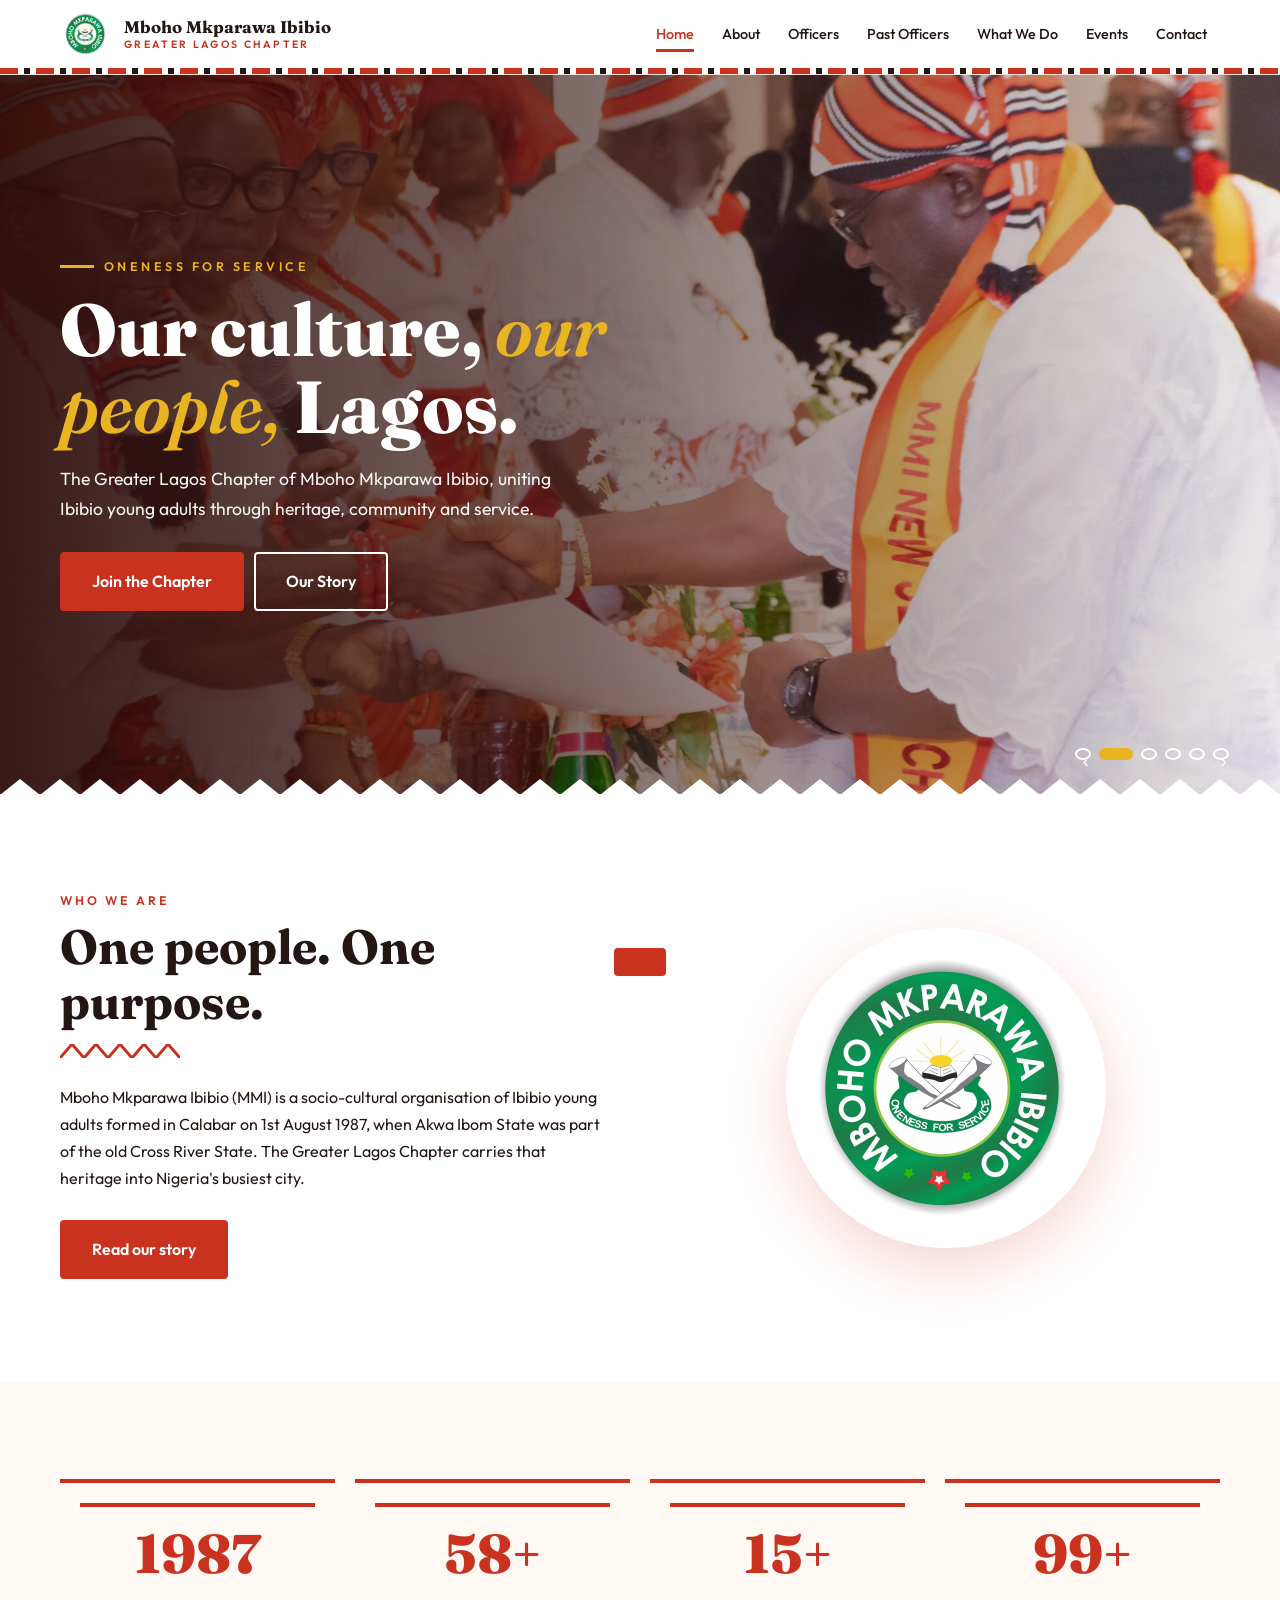
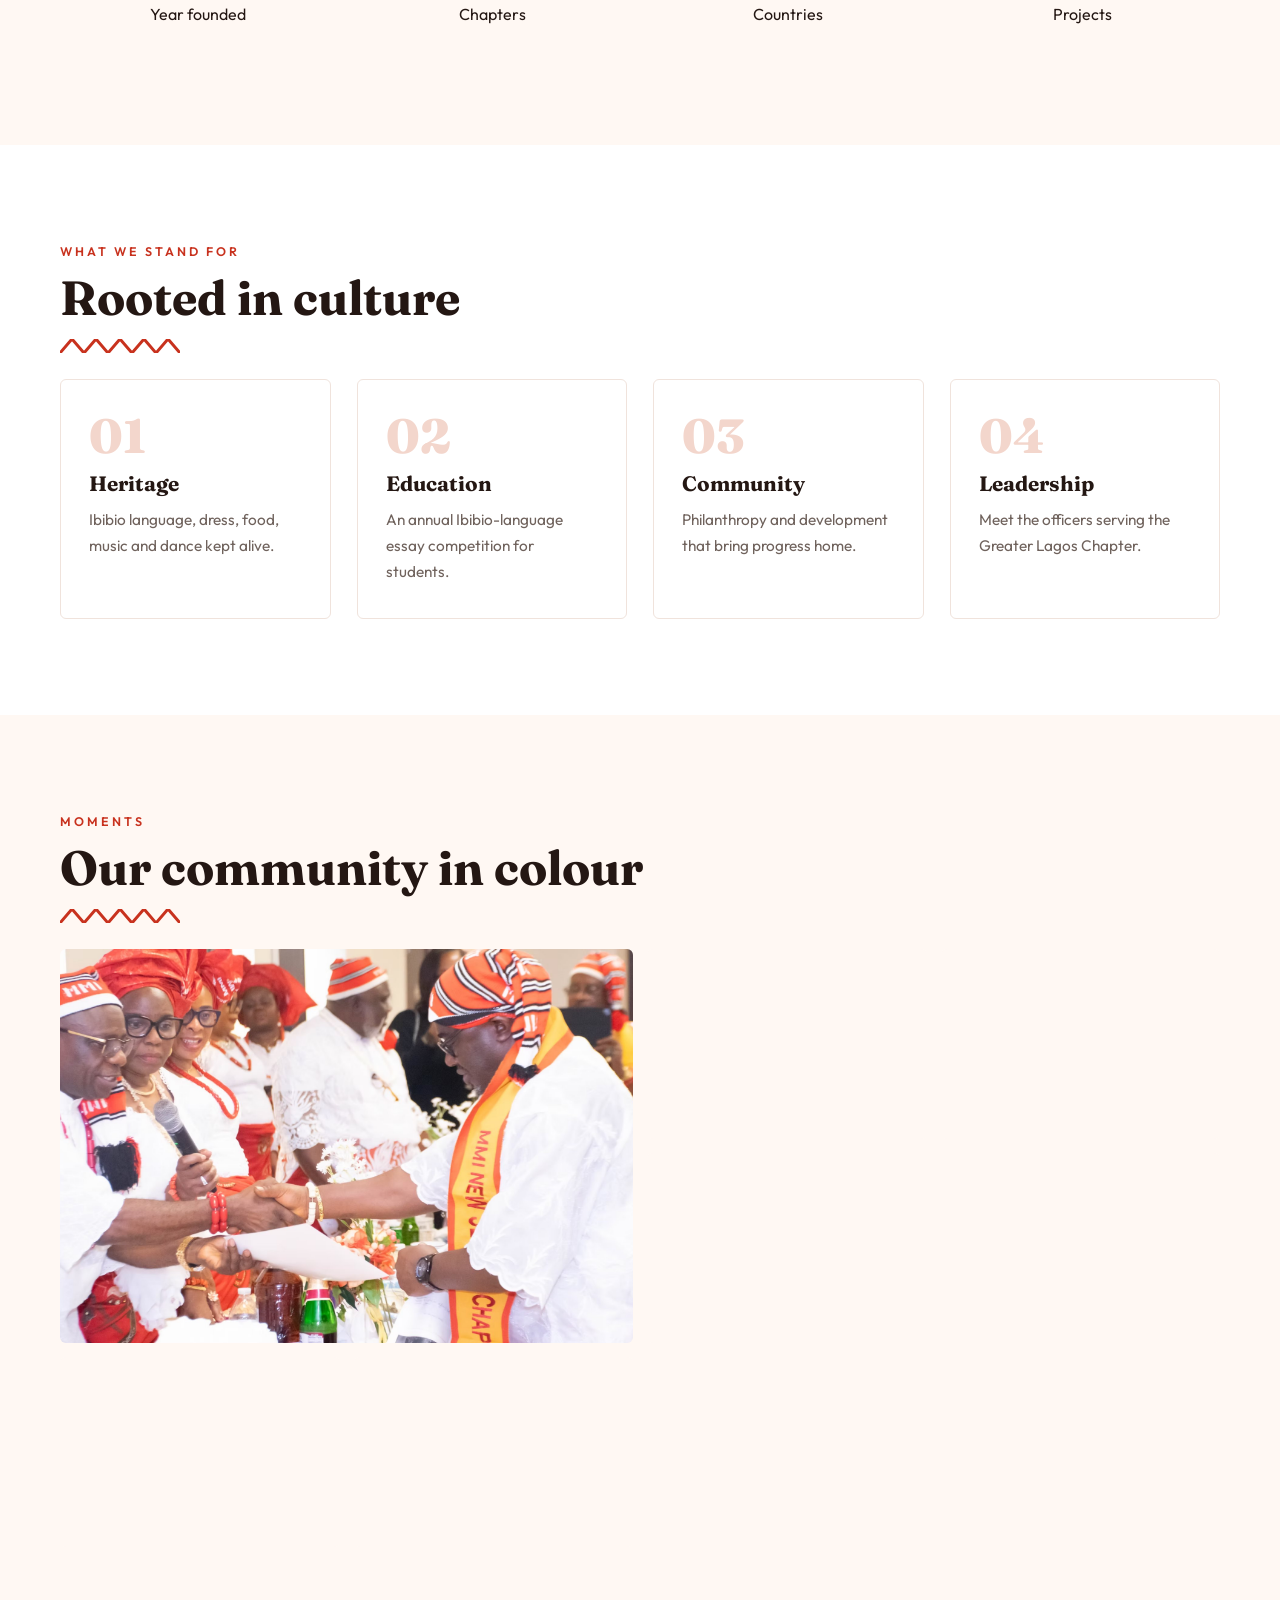
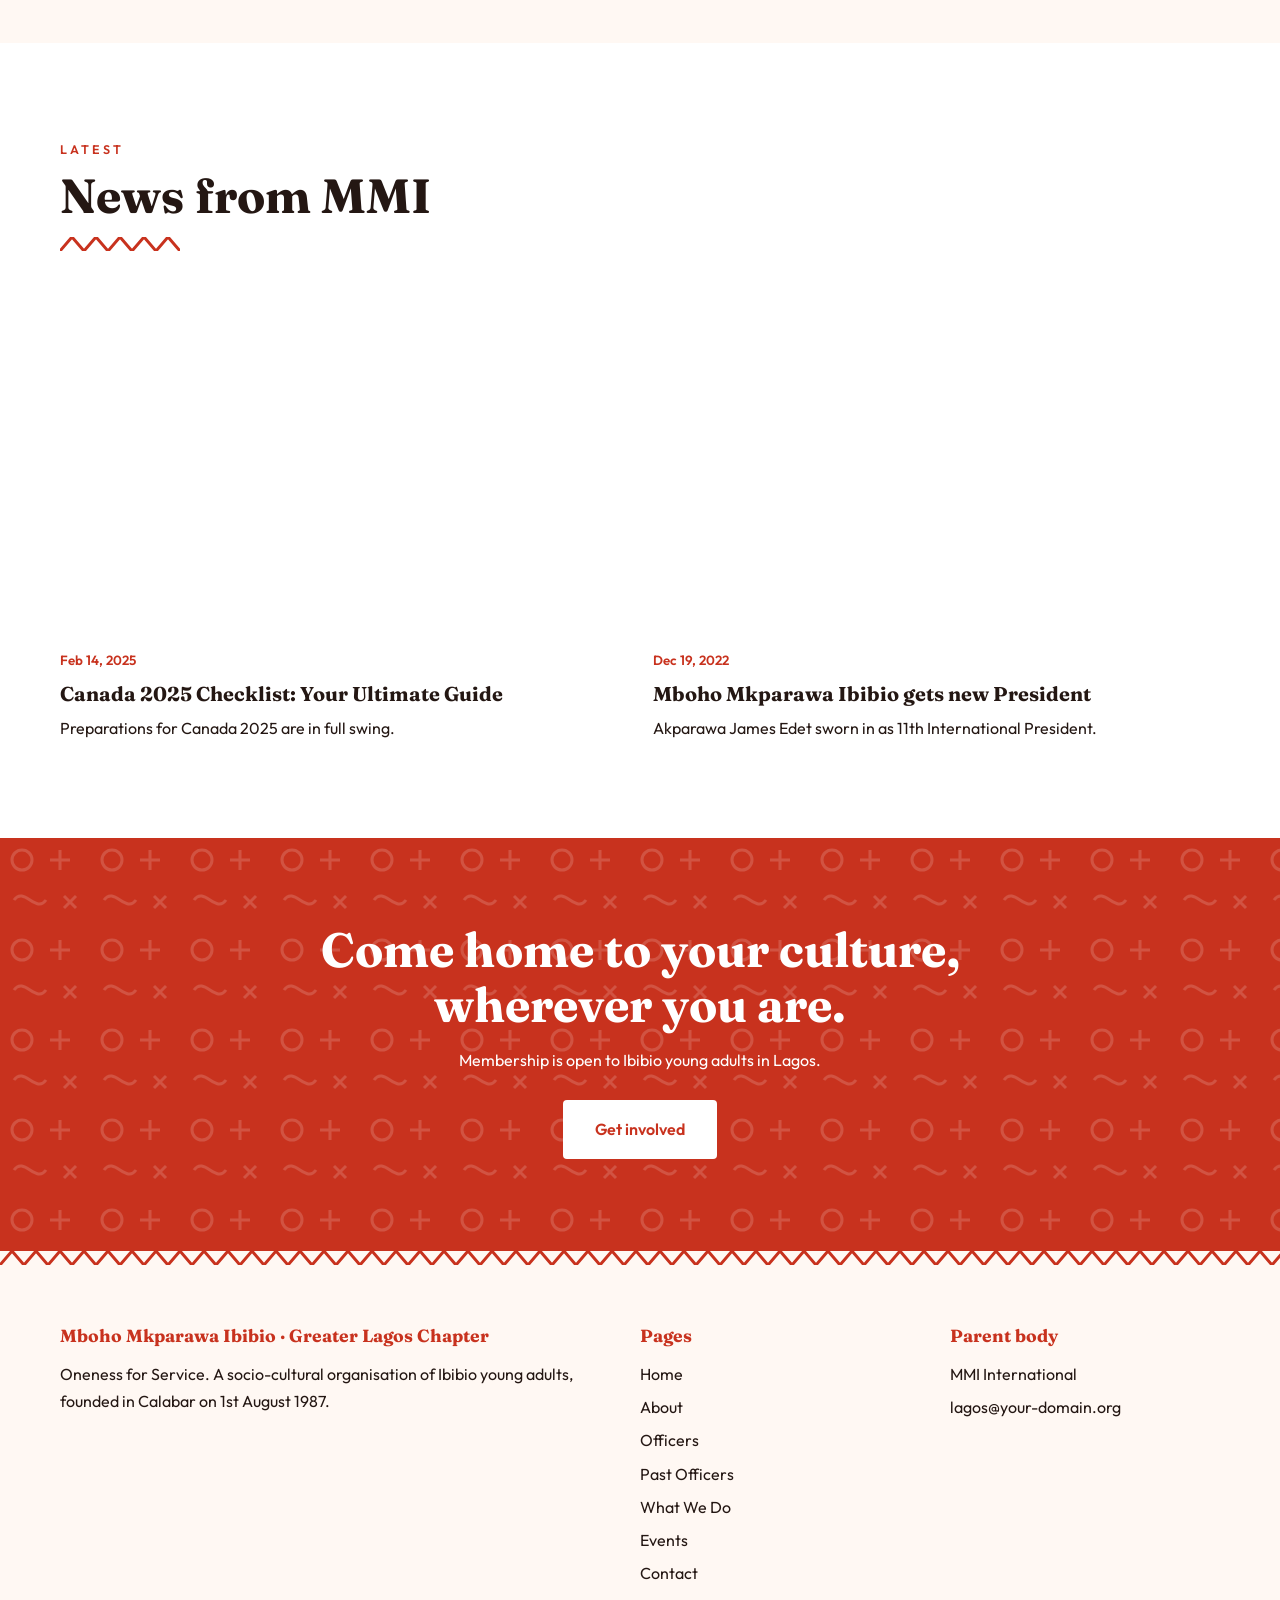
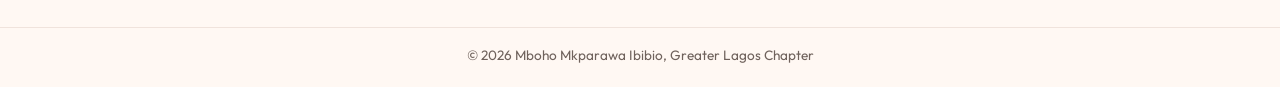
==== commit dd9717d5: "updates" ====
--- a/index.html
+++ b/index.html
@@ -1,9 +1,119 @@
-<!DOCTYPE html><html lang="en"><head><meta charset="utf-8"><meta name="viewport" content="width=device-width,initial-scale=1"><title>Home | MMI Lagos Chapter</title><meta name="description" content="Mboho Mkparawa Ibibio, Lagos Chapter. Oneness for Service."><link rel="icon" href="assets/logo.jpg"><link href="https://fonts.googleapis.com/css2?family=Fraunces:ital,wght@0,600;0,700;0,800;1,600&family=Outfit:wght@400;500;600&display=swap" rel="stylesheet"><link rel="stylesheet" href="css/style.css"></head><body data-root="">
-<div class="hero" data-s="0,1,4,3"><div class="wrap"><span class="tag">ONENESS FOR SERVICE</span><h1>Our culture, <em>our people,</em> Lagos.</h1><p>The Lagos Chapter of Mboho Mkparawa Ibibio, uniting Ibibio young adults through heritage, community and service.</p><a class="btn p" href="contact/">Join the Chapter</a><a class="btn o" href="about/">Our Story</a></div></div>
-<section><div class="wrap split"><div class="rv"><span class="k">Who we are</span><h2>One people. One purpose.</h2><div class="zz"></div><p>Mboho Mkparawa Ibibio (MMI) is a socio-cultural organisation of Ibibio young adults formed in Calabar on 1st August 1987, when Akwa Ibom State was part of the old Cross River State. The Lagos Chapter carries that heritage into Nigeria's busiest city.</p><br><a class="btn p" href="about/">Read our story</a></div><div class="rv" style="text-align:center"><img class="emb" src="assets/logo.jpg" alt="MMI emblem"></div></div></section>
-<section class="cr"><div class="wrap stats"><div class="rv"><div class="num" data-n="1987">0</div>Year founded</div><div class="rv"><div class="num" data-n="58" data-s="+">0</div>Chapters</div><div class="rv"><div class="num" data-n="15" data-s="+">0</div>Countries</div><div class="rv"><div class="num" data-n="99" data-s="+">0</div>Projects</div></div></section>
-<section><div class="wrap"><span class="k rv">What we stand for</span><h2 class="rv">Rooted in culture</h2><div class="zz"></div><div class="grid"><a class="card rv" href="what-we-do/"><div class="n">01</div><h3>Heritage</h3><p>Ibibio language, dress, food, music and dance kept alive.</p></a><a class="card rv" href="what-we-do/"><div class="n">02</div><h3>Education</h3><p>An annual Ibibio-language essay competition for students.</p></a><a class="card rv" href="what-we-do/"><div class="n">03</div><h3>Community</h3><p>Philanthropy and development that bring progress home.</p></a><a class="card rv" href="officers/"><div class="n">04</div><h3>Leadership</h3><p>Meet the officers serving the Lagos Chapter.</p></a></div></div></section>
-<section class="cr"><div class="wrap"><span class="k rv">Moments</span><h2 class="rv">Our community in colour</h2><div class="zz"></div><div class="gal"><div class="rv"><img data-i="0" alt="MMI members in traditional attire"></div><div class="rv"><img data-i="2" alt="MMI event"></div><div class="rv"><img data-i="3" alt="MMI gathering"></div><div class="rv"><img data-i="4" alt="MMI members"></div><div class="rv"><img data-i="1" alt="MMI induction"></div><div class="rv"><img data-i="5" alt="MMI news"></div></div></div></section>
-<section><div class="wrap"><span class="k rv">Latest</span><h2 class="rv">News from MMI</h2><div class="zz"></div><div class="grid"><a class="news rv" href="https://www.mmiinternational.org/post/canada-2025-checklist-your-ultimate-guide" target="_blank" rel="noopener"><img data-i="5" alt=""><small>Feb 14, 2025</small><h3>Canada 2025 Checklist: Your Ultimate Guide</h3><p>Preparations for Canada 2025 are in full swing.</p></a><a class="news rv" href="https://www.mmiinternational.org/post/environmental-challenges-over-the-next-decade" target="_blank" rel="noopener"><img data-i="6" alt=""><small>Dec 19, 2022</small><h3>Mboho Mkparawa Ibibio gets new President</h3><p>Akparawa James Edet sworn in as 11th International President.</p></a></div></div></section>
-<div class="cta"><div class="wrap rv"><h2>Come home to your culture, wherever you are.</h2><p style="margin-bottom:26px">Membership is open to Ibibio young adults in Lagos.</p><a class="btn" href="contact/">Get involved</a></div></div>
-<script src="js/data.js"></script><script src="js/main.js"></script></body></html>
+<!DOCTYPE html>
+<html lang="en">
+
+<head>
+    <meta charset="utf-8">
+    <meta name="viewport" content="width=device-width,initial-scale=1">
+    <title>Home | MMI Greater Lagos Chapter</title>
+    <meta name="description" content="Mboho Mkparawa Ibibio, Greater Lagos Chapter. Oneness for Service.">
+    <link rel="icon" href="assets/logo.jpg">
+    <link
+        href="https://fonts.googleapis.com/css2?family=Fraunces:ital,wght@0,600;0,700;0,800;1,600&family=Outfit:wght@400;500;600&display=swap"
+        rel="stylesheet">
+    <link rel="stylesheet" href="css/style.css">
+</head>
+
+<body data-root="">
+    <div class="hero" data-s="0,1,4,3">
+        <div class="wrap"><span class="tag">ONENESS FOR SERVICE</span>
+            <h1>Our culture, <em>our people,</em> Lagos.</h1>
+            <p>The Greater Lagos Chapter of Mboho Mkparawa Ibibio, uniting Ibibio young adults through heritage, community and
+                service.</p><a class="btn p" href="contact/">Join the Chapter</a><a class="btn o" href="about/">Our
+                Story</a>
+        </div>
+    </div>
+    <section>
+        <div class="wrap split">
+            <div class="rv"><span class="k">Who we are</span>
+                <h2>One people. One purpose.</h2>
+                <div class="zz"></div>
+                <p>Mboho Mkparawa Ibibio (MMI) is a socio-cultural organisation of Ibibio young adults formed in Calabar
+                    on 1st August 1987, when Akwa Ibom State was part of the old Cross River State. The Greater Lagos Chapter
+                    carries that heritage into Nigeria's busiest city.</p><br><a class="btn p" href="about/">Read our
+                    story</a>
+            </div>
+            <div class="rv" style="text-align:center"><img class="emb" src="assets/logo.jpg" alt="MMI emblem"></div>
+        </div>
+    </section>
+    <section class="cr">
+        <div class="wrap stats">
+            <div class="rv">
+                <div class="num" data-n="1987">0</div>Year founded
+            </div>
+            <div class="rv">
+                <div class="num" data-n="58" data-s="+">0</div>Chapters
+            </div>
+            <div class="rv">
+                <div class="num" data-n="15" data-s="+">0</div>Countries
+            </div>
+            <div class="rv">
+                <div class="num" data-n="99" data-s="+">0</div>Projects
+            </div>
+        </div>
+    </section>
+    <section>
+        <div class="wrap"><span class="k rv">What we stand for</span>
+            <h2 class="rv">Rooted in culture</h2>
+            <div class="zz"></div>
+            <div class="grid"><a class="card rv" href="what-we-do/">
+                    <div class="n">01</div>
+                    <h3>Heritage</h3>
+                    <p>Ibibio language, dress, food, music and dance kept alive.</p>
+                </a><a class="card rv" href="what-we-do/">
+                    <div class="n">02</div>
+                    <h3>Education</h3>
+                    <p>An annual Ibibio-language essay competition for students.</p>
+                </a><a class="card rv" href="what-we-do/">
+                    <div class="n">03</div>
+                    <h3>Community</h3>
+                    <p>Philanthropy and development that bring progress home.</p>
+                </a><a class="card rv" href="officers/">
+                    <div class="n">04</div>
+                    <h3>Leadership</h3>
+                    <p>Meet the officers serving the Greater Lagos Chapter.</p>
+                </a></div>
+        </div>
+    </section>
+    <section class="cr">
+        <div class="wrap"><span class="k rv">Moments</span>
+            <h2 class="rv">Our community in colour</h2>
+            <div class="zz"></div>
+            <div class="gal">
+                <div class="rv"><img data-i="0" alt="MMI members in traditional attire"></div>
+                <div class="rv"><img data-i="2" alt="MMI event"></div>
+                <div class="rv"><img data-i="3" alt="MMI gathering"></div>
+                <div class="rv"><img data-i="4" alt="MMI members"></div>
+                <div class="rv"><img data-i="1" alt="MMI induction"></div>
+                <div class="rv"><img data-i="5" alt="MMI news"></div>
+            </div>
+        </div>
+    </section>
+    <section>
+        <div class="wrap"><span class="k rv">Latest</span>
+            <h2 class="rv">News from MMI</h2>
+            <div class="zz"></div>
+            <div class="grid"><a class="news rv"
+                    href="https://www.mmiinternational.org/post/canada-2025-checklist-your-ultimate-guide"
+                    target="_blank" rel="noopener"><img data-i="5" alt=""><small>Feb 14, 2025</small>
+                    <h3>Canada 2025 Checklist: Your Ultimate Guide</h3>
+                    <p>Preparations for Canada 2025 are in full swing.</p>
+                </a><a class="news rv"
+                    href="https://www.mmiinternational.org/post/environmental-challenges-over-the-next-decade"
+                    target="_blank" rel="noopener"><img data-i="6" alt=""><small>Dec 19, 2022</small>
+                    <h3>Mboho Mkparawa Ibibio gets new President</h3>
+                    <p>Akparawa James Edet sworn in as 11th International President.</p>
+                </a></div>
+        </div>
+    </section>
+    <div class="cta">
+        <div class="wrap rv">
+            <h2>Come home to your culture, wherever you are.</h2>
+            <p style="margin-bottom:26px">Membership is open to Ibibio young adults in Lagos.</p><a class="btn"
+                href="contact/">Get involved</a>
+        </div>
+    </div>
+    <script src="js/data.js"></script>
+    <script src="js/main.js"></script>
+</body>
+
+</html>
--- a/css/style.css
+++ b/css/style.css
@@ -74,3 +74,7 @@
 nav ul{position:fixed;inset:76px 4% auto;flex-direction:column;background:#fff;padding:12px;border-radius:8px;box-shadow:0 20px 50px #0004;opacity:0;transform:translateY(-16px);pointer-events:none;transition:.3s}nav.open ul{opacity:1;transform:none;pointer-events:auto}.hero:before{background:#2a0a05cc}.dots{left:4%;right:auto}}
 @media(prefers-reduced-motion:reduce){*{animation:none!important;transition:none!important}.rv{opacity:1;transform:none}.sl{transition:none}}
 .ci{list-style:none;padding:0;display:grid;gap:16px}.ci li{display:flex;gap:14px;align-items:flex-start}.ci svg{flex:none;color:var(--red);background:var(--cream);padding:10px;width:44px;height:44px;border-radius:50%;transition:.3s}.ci li:hover svg{background:var(--red);color:#fff}.ci span{padding-top:8px}
+
+.officer-photo{width:100%;aspect-ratio:4/5;object-fit:cover;object-position:center 50%;border-radius:4px;margin:0 0 20px;background:var(--cream)}.ofc h3{font-size:1.2rem;line-height:1.3;margin-top:6px}.ofc small{display:block}
+
+.of-title{display:inline-block;color:var(--ink);font-family:'Outfit',system-ui,sans-serif;font-size:.72em;font-weight:500;letter-spacing:.04em;margin-right:.35em;vertical-align:middle}
